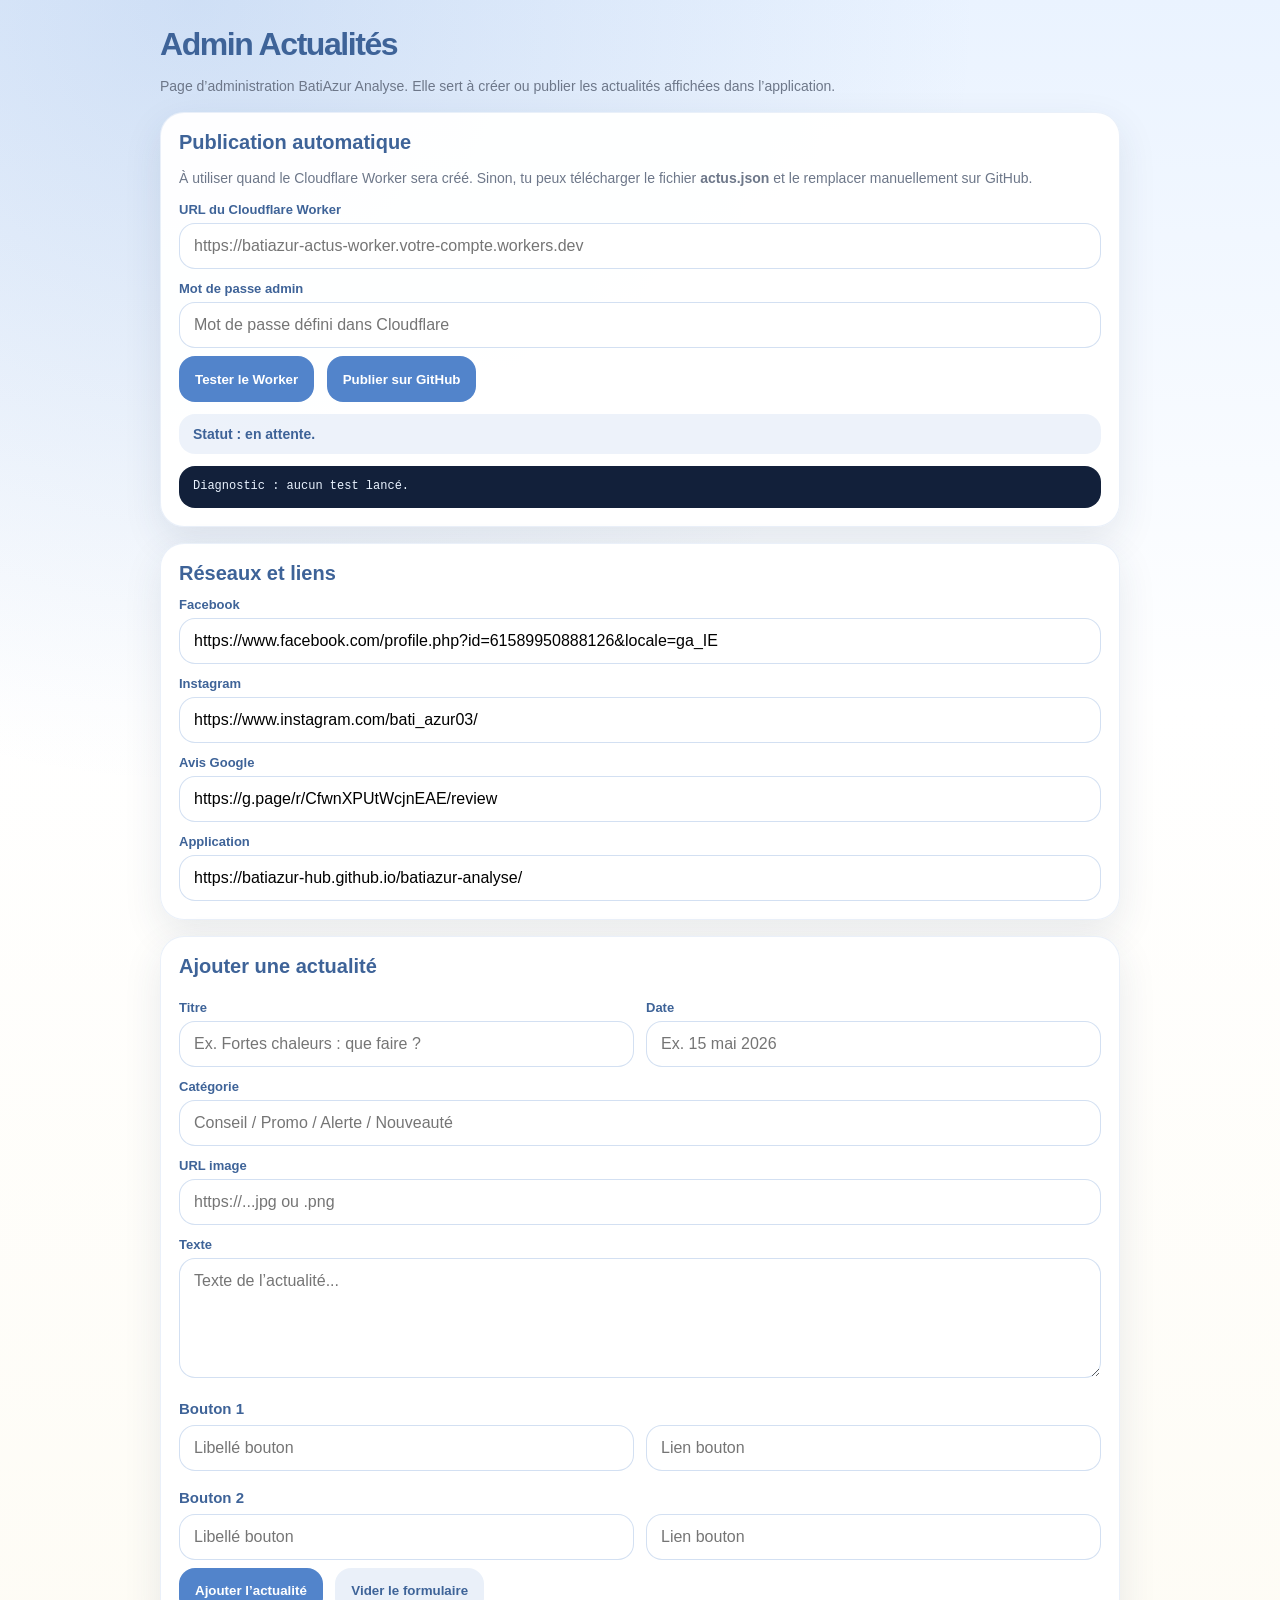
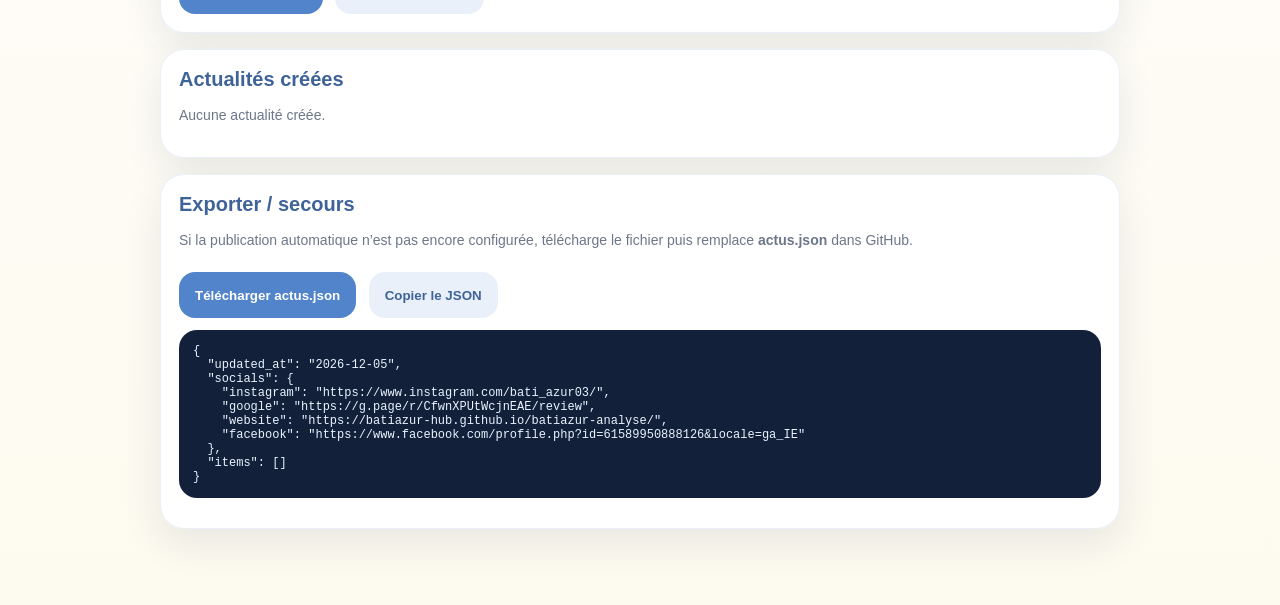
==== admin-actus.html @ 5f08cbaf "feat: add FAQ chatbot with 22-entry knowledge base (v19) - 4th tab "FAQ" with conversational agent t" ====
<!DOCTYPE html>
<html lang="fr">
<head>
  <meta charset="UTF-8">
  <meta name="viewport" content="width=device-width, initial-scale=1.0, viewport-fit=cover">
  <title>Admin Actualités — BatiAzur Analyse</title>
  <style>
    :root{
      --cream:#FDFAEF;
      --blue:#5284CB;
      --blue-dark:#3E6398;
      --yellow:#FFBE00;
      --text:#23334A;
      --danger:#B94A48;
    }

    *{box-sizing:border-box;}

    body{
      margin:0;
      font-family:-apple-system,BlinkMacSystemFont,"Segoe UI",Roboto,Arial,sans-serif;
      background:
        radial-gradient(circle at 15% 0%, rgba(82,132,203,.18), transparent 32%),
        linear-gradient(180deg,#EAF3FF 0%, #fff 32%, var(--cream) 100%);
      color:var(--text);
      padding:20px;
      min-height:100vh;
    }

    main{
      width:min(960px,100%);
      margin:0 auto;
      padding-bottom:40px;
    }

    h1{
      margin:8px 0 8px;
      color:var(--blue-dark);
      font-size:32px;
      line-height:1.05;
      letter-spacing:-.045em;
    }

    h2{
      margin:0 0 10px;
      color:var(--blue-dark);
      font-size:20px;
    }

    h3{
      margin:18px 0 8px;
      color:var(--blue-dark);
      font-size:15px;
    }

    p{
      color:#657086;
      line-height:1.45;
    }

    .card{
      background:rgba(255,255,255,.96);
      border:1px solid rgba(82,132,203,.12);
      border-radius:24px;
      padding:18px;
      margin:16px 0;
      box-shadow:0 14px 38px rgba(37,61,92,.10);
    }

    label{
      display:block;
      margin:12px 0 6px;
      font-weight:850;
      color:var(--blue-dark);
      font-size:13px;
    }

    input, textarea{
      width:100%;
      border:1px solid rgba(82,132,203,.25);
      border-radius:16px;
      padding:13px 14px;
      font:inherit;
      background:#fff;
      outline:none;
    }

    textarea{
      min-height:120px;
      resize:vertical;
    }

    input:focus, textarea:focus{
      border-color:var(--blue);
      box-shadow:0 0 0 4px rgba(82,132,203,.13);
    }

    button, .btn{
      border:0;
      border-radius:16px;
      background:var(--blue);
      color:white;
      font-weight:900;
      padding:13px 16px;
      margin:8px 8px 0 0;
      display:inline-flex;
      text-decoration:none;
      cursor:pointer;
      min-height:46px;
      align-items:center;
      justify-content:center;
    }

    button:active{
      transform:scale(.97);
      background:var(--yellow);
      color:var(--blue-dark);
    }

    .secondary{
      background:rgba(82,132,203,.12);
      color:var(--blue-dark);
    }

    .danger{
      background:var(--danger);
    }

    .row{
      display:grid;
      grid-template-columns:1fr 1fr;
      gap:12px;
    }

    .note{
      color:#6d7789;
      font-size:14px;
    }

    .status{
      margin-top:12px;
      padding:12px 14px;
      border-radius:16px;
      background:rgba(82,132,203,.10);
      color:var(--blue-dark);
      font-weight:800;
      font-size:14px;
    }

    .debug{
      margin-top:12px;
      padding:12px 14px;
      border-radius:16px;
      background:#12203A;
      color:#EAF3FF;
      font-family:ui-monospace,SFMono-Regular,Menlo,Monaco,Consolas,monospace;
      font-size:12px;
      line-height:1.45;
      white-space:pre-wrap;
      word-break:break-word;
      max-height:240px;
      overflow:auto;
    }

    .item{
      border:1px solid rgba(82,132,203,.12);
      background:rgba(82,132,203,.06);
      border-radius:18px;
      padding:14px;
      margin-top:10px;
    }

    pre{
      white-space:pre-wrap;
      word-break:break-word;
      background:#12203A;
      color:#EAF3FF;
      border-radius:18px;
      padding:14px;
      overflow:auto;
      max-height:360px;
      font-size:12px;
    }

    @media(max-width:720px){
      body{padding:16px;}
      h1{font-size:28px;}
      .row{grid-template-columns:1fr;}
      button{width:100%; margin-right:0;}
    }
  </style>
</head>
<body>
<main>
  <h1>Admin Actualités</h1>
  <p class="note">Page d’administration BatiAzur Analyse. Elle sert à créer ou publier les actualités affichées dans l’application.</p>

  <section class="card">
    <h2>Publication automatique</h2>
    <p class="note">À utiliser quand le Cloudflare Worker sera créé. Sinon, tu peux télécharger le fichier <strong>actus.json</strong> et le remplacer manuellement sur GitHub.</p>

    <label for="workerUrl">URL du Cloudflare Worker</label>
    <input id="workerUrl" placeholder="https://batiazur-actus-worker.votre-compte.workers.dev">

    <label for="adminPassword">Mot de passe admin</label>
    <input id="adminPassword" type="password" placeholder="Mot de passe défini dans Cloudflare">

    <button type="button" onclick="testWorker()">Tester le Worker</button>
    <button type="button" onclick="publishToCloudflare()">Publier sur GitHub</button>
    <div class="status" id="publishStatus">Statut : en attente.</div>
    <div class="debug" id="debugBox">Diagnostic : aucun test lancé.</div>
  </section>

  <section class="card">
    <h2>Réseaux et liens</h2>

    <label for="facebook">Facebook</label>
    <input id="facebook" value="https://www.facebook.com/profile.php?id=61589950888126&locale=ga_IE">

    <label for="instagram">Instagram</label>
    <input id="instagram" value="https://www.instagram.com/bati_azur03/">

    <label for="google">Avis Google</label>
    <input id="google" value="https://g.page/r/CfwnXPUtWcjnEAE/review">

    <label for="website">Application</label>
    <input id="website" value="https://batiazur-hub.github.io/batiazur-analyse/">
  </section>

  <section class="card">
    <h2>Ajouter une actualité</h2>

    <div class="row">
      <div>
        <label for="title">Titre</label>
        <input id="title" placeholder="Ex. Fortes chaleurs : que faire ?">
      </div>
      <div>
        <label for="date">Date</label>
        <input id="date" placeholder="Ex. 15 mai 2026">
      </div>
    </div>

    <label for="category">Catégorie</label>
    <input id="category" placeholder="Conseil / Promo / Alerte / Nouveauté">

    <label for="image">URL image</label>
    <input id="image" placeholder="https://...jpg ou .png">

    <label for="text">Texte</label>
    <textarea id="text" placeholder="Texte de l’actualité..."></textarea>

    <h3>Bouton 1</h3>
    <div class="row">
      <input id="btn1label" placeholder="Libellé bouton">
      <input id="btn1url" placeholder="Lien bouton">
    </div>

    <h3>Bouton 2</h3>
    <div class="row">
      <input id="btn2label" placeholder="Libellé bouton">
      <input id="btn2url" placeholder="Lien bouton">
    </div>

    <button type="button" onclick="addItem()">Ajouter l’actualité</button>
    <button class="secondary" type="button" onclick="clearForm()">Vider le formulaire</button>
  </section>

  <section class="card">
    <h2>Actualités créées</h2>
    <div id="list"></div>
  </section>

  <section class="card">
    <h2>Exporter / secours</h2>
    <p class="note">Si la publication automatique n’est pas encore configurée, télécharge le fichier puis remplace <strong>actus.json</strong> dans GitHub.</p>
    <button type="button" onclick="downloadJson()">Télécharger actus.json</button>
    <button class="secondary" type="button" onclick="copyJson()">Copier le JSON</button>
    <pre id="output"></pre>
  </section>
</main>

<script>
const data = {
  updated_at: new Date().toISOString().slice(0,10),
  socials:{
    instagram:"https://www.instagram.com/bati_azur03/",
    google:"https://g.page/r/CfwnXPUtWcjnEAE/review",
    website:"https://batiazur-hub.github.io/batiazur-analyse/"
  },
  items:[]
};

function byId(id){
  return document.getElementById(id);
}

function val(id){
  const el = byId(id);
  return el ? el.value.trim() : "";
}

function escapeHtml(value){
  return String(value || "")
    .replaceAll("&","&amp;")
    .replaceAll("<","&lt;")
    .replaceAll(">","&gt;")
    .replaceAll('"',"&quot;")
    .replaceAll("'","&#039;");
}

function refresh(){
  data.updated_at = new Date().toISOString().slice(0,10);
  data.socials.facebook = val("facebook");
  data.socials.instagram = val("instagram");
  data.socials.google = val("google");
  data.socials.website = val("website");

  const list = byId("list");
  if(list){
    if(!data.items.length){
      list.innerHTML = "<p class='note'>Aucune actualité créée.</p>";
    }else{
      list.innerHTML = data.items.map((item,index) => `
        <div class="item">
          <strong>${escapeHtml(item.title)}</strong><br>
          <small>${escapeHtml(item.date)} · ${escapeHtml(item.category)}</small>
          <p>${escapeHtml(item.text)}</p>
          <button class="danger" type="button" onclick="removeItem(${index})">Supprimer</button>
        </div>
      `).join("");
    }
  }

  const output = byId("output");
  if(output){
    output.textContent = JSON.stringify(data,null,2);
  }
}

function addItem(){
  const buttons = [];

  if(val("btn1label") && val("btn1url")){
    buttons.push({label:val("btn1label"), url:val("btn1url")});
  }

  if(val("btn2label") && val("btn2url")){
    buttons.push({label:val("btn2label"), url:val("btn2url")});
  }

  data.items.unshift({
    title: val("title") || "Actualité BatiAzur",
    date: val("date"),
    category: val("category") || "Actualité",
    image: val("image"),
    text: val("text"),
    buttons: buttons
  });

  clearForm();
  refresh();
}

function removeItem(index){
  data.items.splice(index,1);
  refresh();
}

function clearForm(){
  ["title","date","category","image","text","btn1label","btn1url","btn2label","btn2url"].forEach(id => {
    const el = byId(id);
    if(el) el.value = "";
  });
}

function downloadJson(){
  refresh();
  const blob = new Blob([JSON.stringify(data,null,2)], {type:"application/json"});
  const url = URL.createObjectURL(blob);
  const a = document.createElement("a");
  a.href = url;
  a.download = "actus.json";
  document.body.appendChild(a);
  a.click();
  a.remove();
  URL.revokeObjectURL(url);
}

async function copyJson(){
  refresh();
  try{
    await navigator.clipboard.writeText(JSON.stringify(data,null,2));
    alert("JSON copié.");
  }catch(e){
    alert("Copie impossible sur ce navigateur.");
  }
}

function setDebug(message){
  const box = byId("debugBox");
  if(box) box.textContent = message;
}

async function readResponseDetails(response){
  const text = await response.text();
  let json = null;
  try{
    json = JSON.parse(text);
  }catch(e){}

  return {
    status: response.status,
    statusText: response.statusText,
    ok: response.ok,
    contentType: response.headers.get("content-type"),
    raw: text,
    json
  };
}

async function testWorker(){
  const workerUrl = val("workerUrl");
  const adminPassword = val("adminPassword");
  const status = byId("publishStatus");

  if(!workerUrl){
    status.textContent = "Statut : renseigne l’URL du Cloudflare Worker.";
    return;
  }

  status.textContent = "Statut : test du Worker en cours...";
  setDebug("Test en cours...");

  try{
    const response = await fetch(workerUrl, {
      method:"POST",
      headers:{
        "Content-Type":"application/json",
        "X-Admin-Password":adminPassword || "test"
      },
      body:JSON.stringify({
        actus:{
          updated_at:new Date().toISOString().slice(0,10),
          socials:data.socials,
          items:[{
            title:"Test Worker",
            date:new Date().toLocaleDateString("fr-FR"),
            category:"Test",
            image:"",
            text:"Test de connexion Cloudflare Worker.",
            buttons:[]
          }]
        }
      })
    });

    const details = await readResponseDetails(response);
    setDebug(JSON.stringify(details,null,2));

    if(response.ok && details.json && details.json.ok){
      status.textContent = "Statut : Worker OK, publication test réussie.";
    }else{
      status.textContent = "Statut : Worker joint, mais erreur. Voir diagnostic.";
    }
  }catch(e){
    status.textContent = "Statut : impossible de joindre le Worker.";
    setDebug(String(e && e.stack ? e.stack : e));
  }
}

async function publishToCloudflare(){
  refresh();

  const workerUrl = val("workerUrl");
  const adminPassword = val("adminPassword");
  const status = byId("publishStatus");

  if(!workerUrl){
    status.textContent = "Statut : renseigne l’URL du Cloudflare Worker.";
    return;
  }

  if(!adminPassword){
    status.textContent = "Statut : renseigne le mot de passe admin.";
    return;
  }

  status.textContent = "Statut : publication en cours...";
  setDebug("Publication en cours...");

  try{
    const response = await fetch(workerUrl, {
      method:"POST",
      headers:{
        "Content-Type":"application/json",
        "X-Admin-Password":adminPassword
      },
      body:JSON.stringify({actus:data})
    });

    const details = await readResponseDetails(response);
    setDebug(JSON.stringify(details,null,2));

    const result = details.json || {};

    if(!response.ok || !result.ok){
      status.textContent = "Statut : erreur — " + (result.error || "publication impossible");
      console.error(details);
      return;
    }

    status.textContent = "Statut : publié. GitHub Pages peut prendre 1 à 3 minutes pour afficher la mise à jour.";
  }catch(e){
    status.textContent = "Statut : erreur réseau ou Worker inaccessible.";
    setDebug(String(e && e.stack ? e.stack : e));
    console.error(e);
  }
}

["facebook","instagram","google","website"].forEach(id => {
  const el = byId(id);
  if(el) el.addEventListener("input", refresh);
});

refresh();
</script>
</body>
</html>
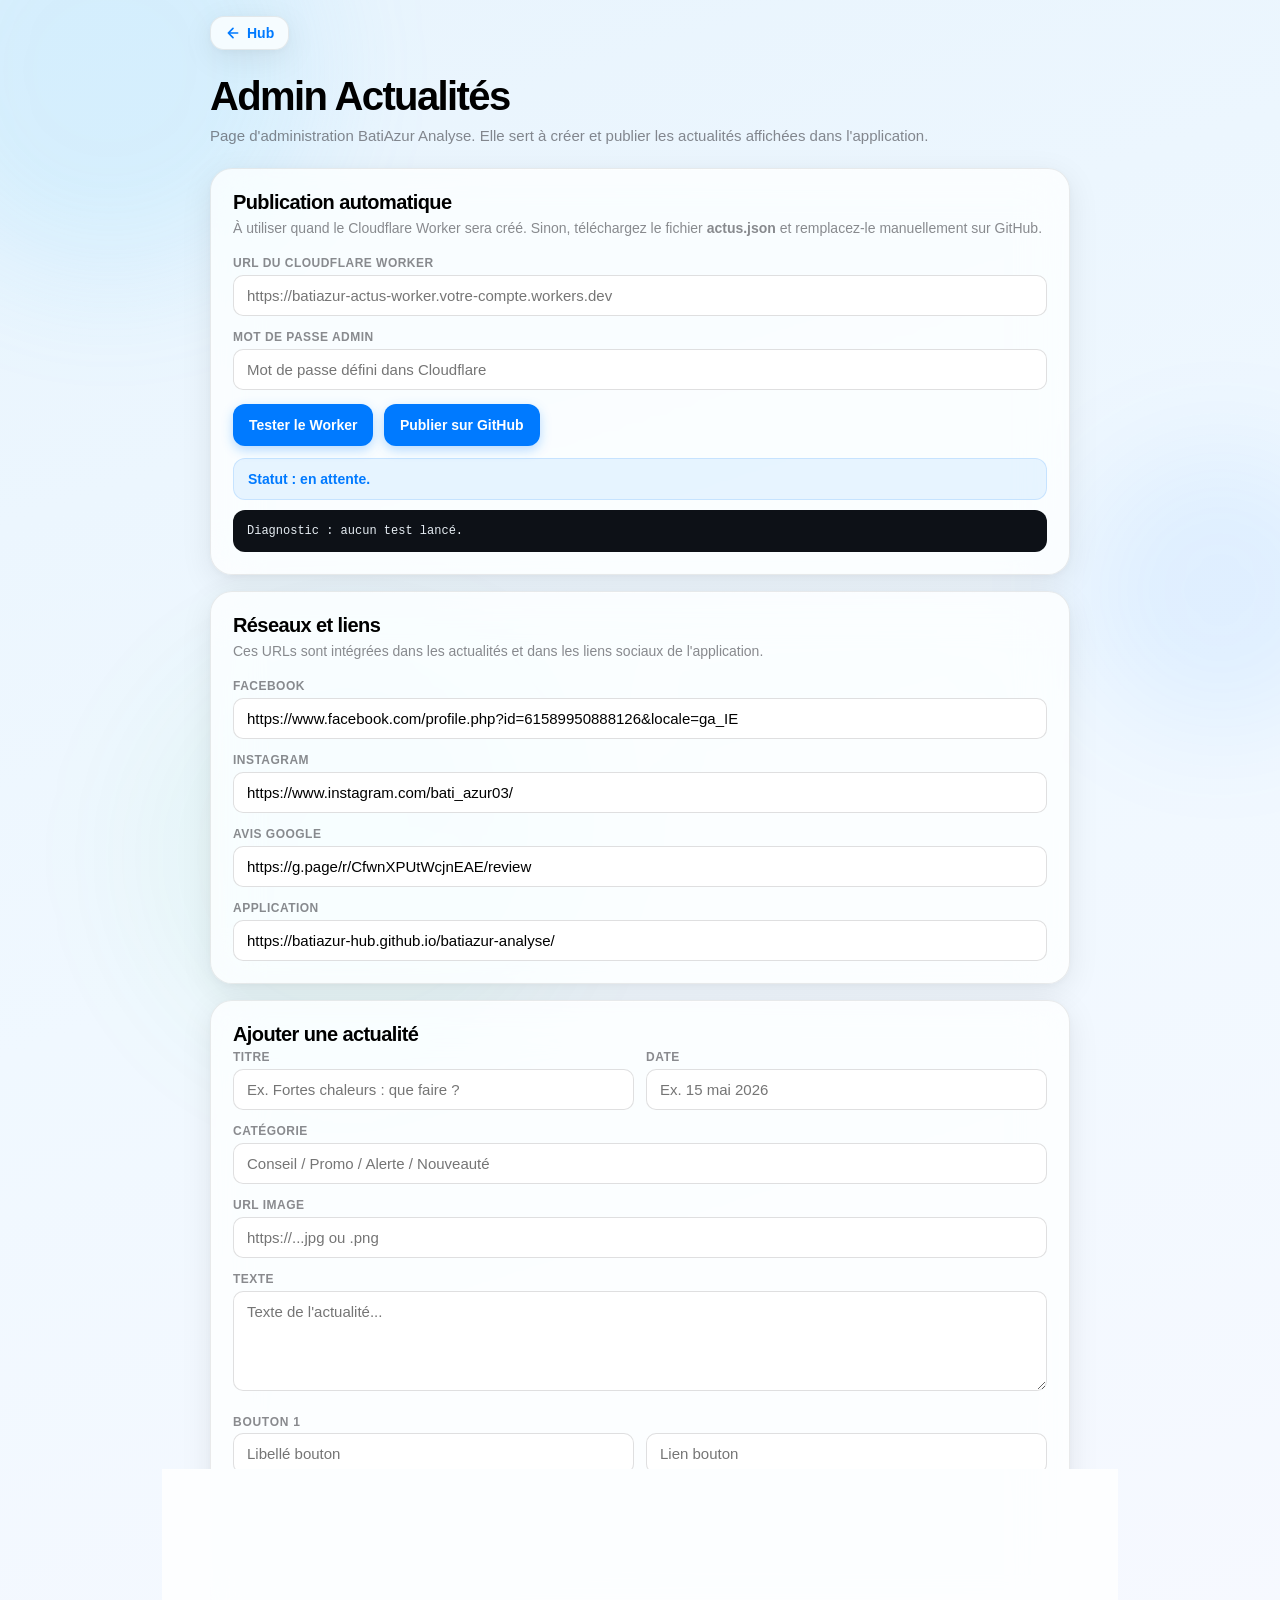
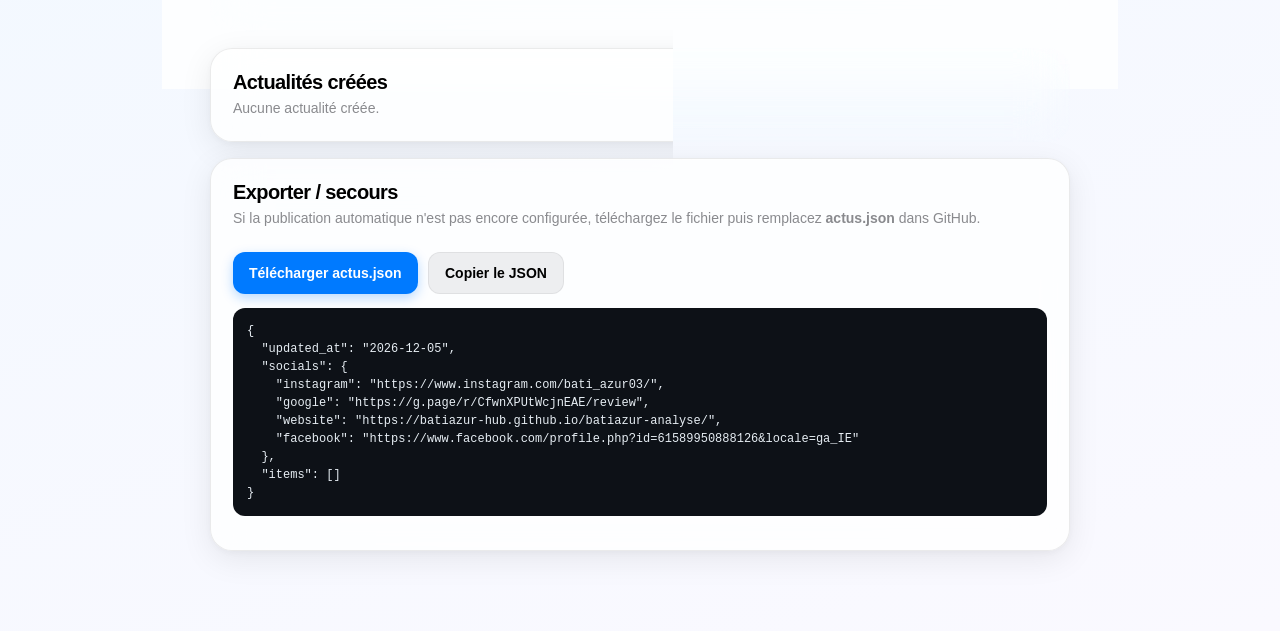
==== commit 89522733: "admin-actus : redesign Apple HIG, dark mode auto, bouton retour Hub - Gradient ciel-eau + orbs glass" ====
--- a/admin-actus.html
+++ b/admin-actus.html
@@ -5,282 +5,473 @@
   <meta name="viewport" content="width=device-width, initial-scale=1.0, viewport-fit=cover">
   <title>Admin Actualités — BatiAzur Analyse</title>
   <style>
-    :root{
-      --cream:#FDFAEF;
-      --blue:#5284CB;
-      --blue-dark:#3E6398;
-      --yellow:#FFBE00;
-      --text:#23334A;
-      --danger:#B94A48;
-    }
-
-    *{box-sizing:border-box;}
-
-    body{
-      margin:0;
-      font-family:-apple-system,BlinkMacSystemFont,"Segoe UI",Roboto,Arial,sans-serif;
-      background:
-        radial-gradient(circle at 15% 0%, rgba(82,132,203,.18), transparent 32%),
-        linear-gradient(180deg,#EAF3FF 0%, #fff 32%, var(--cream) 100%);
-      color:var(--text);
-      padding:20px;
-      min-height:100vh;
-    }
-
-    main{
-      width:min(960px,100%);
-      margin:0 auto;
-      padding-bottom:40px;
-    }
-
-    h1{
-      margin:8px 0 8px;
-      color:var(--blue-dark);
-      font-size:32px;
-      line-height:1.05;
-      letter-spacing:-.045em;
-    }
-
-    h2{
-      margin:0 0 10px;
-      color:var(--blue-dark);
-      font-size:20px;
-    }
-
-    h3{
-      margin:18px 0 8px;
-      color:var(--blue-dark);
-      font-size:15px;
-    }
-
-    p{
-      color:#657086;
-      line-height:1.45;
-    }
-
-    .card{
-      background:rgba(255,255,255,.96);
-      border:1px solid rgba(82,132,203,.12);
-      border-radius:24px;
-      padding:18px;
-      margin:16px 0;
-      box-shadow:0 14px 38px rgba(37,61,92,.10);
-    }
-
-    label{
-      display:block;
-      margin:12px 0 6px;
-      font-weight:850;
-      color:var(--blue-dark);
-      font-size:13px;
-    }
-
-    input, textarea{
-      width:100%;
-      border:1px solid rgba(82,132,203,.25);
-      border-radius:16px;
-      padding:13px 14px;
-      font:inherit;
-      background:#fff;
-      outline:none;
-    }
-
-    textarea{
-      min-height:120px;
-      resize:vertical;
-    }
-
-    input:focus, textarea:focus{
-      border-color:var(--blue);
-      box-shadow:0 0 0 4px rgba(82,132,203,.13);
-    }
-
-    button, .btn{
-      border:0;
-      border-radius:16px;
-      background:var(--blue);
-      color:white;
-      font-weight:900;
-      padding:13px 16px;
-      margin:8px 8px 0 0;
-      display:inline-flex;
-      text-decoration:none;
-      cursor:pointer;
-      min-height:46px;
-      align-items:center;
-      justify-content:center;
-    }
-
-    button:active{
-      transform:scale(.97);
-      background:var(--yellow);
-      color:var(--blue-dark);
-    }
-
-    .secondary{
-      background:rgba(82,132,203,.12);
-      color:var(--blue-dark);
-    }
-
-    .danger{
-      background:var(--danger);
-    }
-
-    .row{
-      display:grid;
-      grid-template-columns:1fr 1fr;
-      gap:12px;
-    }
-
-    .note{
-      color:#6d7789;
-      font-size:14px;
-    }
-
-    .status{
-      margin-top:12px;
-      padding:12px 14px;
-      border-radius:16px;
-      background:rgba(82,132,203,.10);
-      color:var(--blue-dark);
-      font-weight:800;
-      font-size:14px;
-    }
-
-    .debug{
-      margin-top:12px;
-      padding:12px 14px;
-      border-radius:16px;
-      background:#12203A;
-      color:#EAF3FF;
-      font-family:ui-monospace,SFMono-Regular,Menlo,Monaco,Consolas,monospace;
-      font-size:12px;
-      line-height:1.45;
-      white-space:pre-wrap;
-      word-break:break-word;
-      max-height:240px;
-      overflow:auto;
-    }
-
-    .item{
-      border:1px solid rgba(82,132,203,.12);
-      background:rgba(82,132,203,.06);
-      border-radius:18px;
-      padding:14px;
-      margin-top:10px;
-    }
-
-    pre{
-      white-space:pre-wrap;
-      word-break:break-word;
-      background:#12203A;
-      color:#EAF3FF;
-      border-radius:18px;
-      padding:14px;
-      overflow:auto;
-      max-height:360px;
-      font-size:12px;
-    }
-
-    @media(max-width:720px){
-      body{padding:16px;}
-      h1{font-size:28px;}
-      .row{grid-template-columns:1fr;}
-      button{width:100%; margin-right:0;}
+    :root {
+      --ios-blue: #007AFF;
+      --ios-red: #FF3B30;
+      --label: #000000;
+      --label-2: rgba(60, 60, 67, 0.60);
+      --label-3: rgba(60, 60, 67, 0.28);
+      --fill: rgba(120, 120, 128, 0.12);
+      --separator: rgba(60, 60, 67, 0.10);
+      --glass-surface: rgba(255, 255, 255, 0.78);
+      --border-card: rgba(0, 0, 0, 0.08);
+      --input-bg: rgba(255, 255, 255, 0.92);
+      --input-border: rgba(60, 60, 67, 0.16);
+      --shadow-card: 0 8px 32px rgba(0, 0, 0, 0.08), 0 2px 8px rgba(0, 0, 0, 0.04);
+      --section-bg: rgba(255, 255, 255, 0.50);
+      --section-border: rgba(0, 0, 0, 0.06);
+      --code-bg: #0d1117;
+      --code-text: #e6edf3;
+    }
+
+    * { box-sizing: border-box; -webkit-tap-highlight-color: transparent; }
+
+    html, body {
+      margin: 0;
+      min-height: 100vh;
+      font-family: -apple-system, BlinkMacSystemFont, "SF Pro Display", "SF Pro Text", "Helvetica Neue", Arial, sans-serif;
+      -webkit-font-smoothing: antialiased;
+      color: var(--label);
+    }
+
+    body {
+      background: linear-gradient(162deg, #e8f4fd 0%, #f0f8ff 40%, #faf9ff 100%);
+      padding: 16px;
+    }
+
+    .bg-orb {
+      position: fixed;
+      border-radius: 50%;
+      filter: blur(60px);
+      opacity: 0.50;
+      pointer-events: none;
+      z-index: 0;
+    }
+    .orb-1 { width: 420px; height: 420px; top: -140px; left: -100px; background: rgba(90, 200, 250, 0.28); }
+    .orb-2 { width: 280px; height: 280px; top: 50%; right: -80px; background: rgba(0, 122, 255, 0.14); }
+    .orb-3 { width: 450px; height: 450px; bottom: -180px; left: 10%; background: rgba(52, 199, 89, 0.09); }
+
+    main {
+      position: relative;
+      z-index: 1;
+      width: min(860px, 100%);
+      margin: 0 auto;
+      padding-bottom: 48px;
+    }
+
+    /* ── Topbar ── */
+    .topbar {
+      display: flex;
+      align-items: center;
+      gap: 12px;
+      margin-bottom: 24px;
+    }
+
+    .back-btn {
+      display: inline-flex;
+      align-items: center;
+      gap: 6px;
+      padding: 8px 14px;
+      border-radius: 14px;
+      background: var(--glass-surface);
+      border: 1px solid var(--border-card);
+      backdrop-filter: blur(20px) saturate(1.6);
+      -webkit-backdrop-filter: blur(20px) saturate(1.6);
+      font-size: 14px;
+      font-weight: 600;
+      color: var(--ios-blue);
+      text-decoration: none;
+      box-shadow: var(--shadow-card);
+      transition: opacity 0.15s;
+      white-space: nowrap;
+    }
+    .back-btn:hover { opacity: 0.72; }
+
+    /* ── Page header ── */
+    .page-header {
+      margin-bottom: 20px;
+    }
+
+    .page-header h1 {
+      margin: 0 0 6px;
+      font-size: clamp(28px, 5vw, 40px);
+      font-weight: 800;
+      letter-spacing: -0.04em;
+      color: var(--label);
+    }
+
+    .page-header p {
+      margin: 0;
+      font-size: 15px;
+      font-weight: 500;
+      line-height: 1.5;
+      color: var(--label-2);
+    }
+
+    /* ── Cards ── */
+    .card {
+      background: var(--glass-surface);
+      border: 1px solid var(--border-card);
+      border-radius: 22px;
+      padding: 22px;
+      margin-bottom: 16px;
+      box-shadow: var(--shadow-card);
+      backdrop-filter: blur(24px) saturate(1.8);
+      -webkit-backdrop-filter: blur(24px) saturate(1.8);
+      position: relative;
+      overflow: hidden;
+    }
+
+    .card::before {
+      content: "";
+      position: absolute;
+      top: 0; left: 0; right: 0;
+      height: 1px;
+      background: linear-gradient(90deg, transparent, rgba(255,255,255,0.7), transparent);
+    }
+
+    .card h2 {
+      margin: 0 0 4px;
+      font-size: 20px;
+      font-weight: 700;
+      letter-spacing: -0.03em;
+      color: var(--label);
+    }
+
+    .card-desc {
+      margin: 0 0 18px;
+      font-size: 14px;
+      font-weight: 500;
+      color: var(--label-2);
+      line-height: 1.45;
+    }
+
+    /* ── Form elements ── */
+    label {
+      display: block;
+      margin: 14px 0 5px;
+      font-size: 12px;
+      font-weight: 700;
+      letter-spacing: 0.04em;
+      text-transform: uppercase;
+      color: var(--label-2);
+    }
+
+    label:first-child { margin-top: 0; }
+
+    input, textarea {
+      width: 100%;
+      border: 1px solid var(--input-border);
+      border-radius: 10px;
+      padding: 11px 13px;
+      font: inherit;
+      font-size: 15px;
+      background: var(--input-bg);
+      color: var(--label);
+      outline: none;
+      transition: border-color 0.15s, box-shadow 0.15s;
+    }
+
+    textarea {
+      min-height: 100px;
+      resize: vertical;
+    }
+
+    input:focus, textarea:focus {
+      border-color: var(--ios-blue);
+      box-shadow: 0 0 0 3px rgba(0, 122, 255, 0.14);
+    }
+
+    /* ── Buttons ── */
+    button, .btn {
+      border: none;
+      border-radius: 12px;
+      padding: 11px 16px;
+      font: inherit;
+      font-size: 14px;
+      font-weight: 700;
+      display: inline-flex;
+      align-items: center;
+      justify-content: center;
+      gap: 6px;
+      text-decoration: none;
+      cursor: pointer;
+      min-height: 42px;
+      transition: opacity 0.15s, transform 0.12s;
+      margin: 6px 6px 0 0;
+    }
+    button:hover, .btn:hover { opacity: 0.82; }
+    button:active, .btn:active { transform: scale(0.97); }
+
+    .btn-primary {
+      background: var(--ios-blue);
+      color: white;
+      box-shadow: 0 4px 12px rgba(0, 122, 255, 0.28);
+    }
+
+    .secondary {
+      background: var(--fill);
+      color: var(--label);
+      border: 1px solid var(--section-border);
+    }
+
+    .danger {
+      background: rgba(255, 59, 48, 0.10);
+      color: var(--ios-red);
+      border: 1px solid rgba(255, 59, 48, 0.14);
+    }
+    .danger:hover { background: rgba(255, 59, 48, 0.18); opacity: 1; }
+
+    .btn-row {
+      margin-top: 8px;
+    }
+
+    /* ── 2-col row ── */
+    .row {
+      display: grid;
+      grid-template-columns: 1fr 1fr;
+      gap: 12px;
+    }
+
+    /* ── Sub-section heading ── */
+    h3 {
+      margin: 20px 0 4px;
+      font-size: 12px;
+      font-weight: 700;
+      letter-spacing: 0.06em;
+      text-transform: uppercase;
+      color: var(--label-2);
+    }
+
+    /* ── Status / debug ── */
+    .status {
+      margin-top: 12px;
+      padding: 12px 14px;
+      border-radius: 12px;
+      background: rgba(0, 122, 255, 0.08);
+      border: 1px solid rgba(0, 122, 255, 0.14);
+      color: var(--ios-blue);
+      font-weight: 700;
+      font-size: 14px;
+    }
+
+    .debug {
+      margin-top: 10px;
+      padding: 12px 14px;
+      border-radius: 12px;
+      background: var(--code-bg);
+      color: var(--code-text);
+      font-family: ui-monospace, SFMono-Regular, Menlo, Monaco, Consolas, monospace;
+      font-size: 12px;
+      line-height: 1.5;
+      white-space: pre-wrap;
+      word-break: break-word;
+      max-height: 200px;
+      overflow: auto;
+    }
+
+    /* ── News items list ── */
+    .item {
+      border: 1px solid var(--section-border);
+      background: var(--fill);
+      border-radius: 14px;
+      padding: 14px;
+      margin-top: 10px;
+    }
+
+    .item strong {
+      font-size: 15px;
+      font-weight: 700;
+      color: var(--label);
+    }
+
+    .item small {
+      display: block;
+      margin: 3px 0 8px;
+      font-size: 13px;
+      color: var(--label-2);
+    }
+
+    .item p {
+      margin: 0 0 10px;
+      font-size: 14px;
+      color: var(--label-2);
+      line-height: 1.45;
+    }
+
+    .note {
+      font-size: 14px;
+      font-weight: 500;
+      color: var(--label-2);
+      line-height: 1.5;
+      margin: 0;
+    }
+
+    /* ── JSON output ── */
+    pre {
+      white-space: pre-wrap;
+      word-break: break-word;
+      background: var(--code-bg);
+      color: var(--code-text);
+      border-radius: 12px;
+      padding: 14px;
+      overflow: auto;
+      max-height: 320px;
+      font-family: ui-monospace, SFMono-Regular, Menlo, Monaco, Consolas, monospace;
+      font-size: 12px;
+      line-height: 1.5;
+      margin-top: 14px;
+    }
+
+    /* ── Dark mode ── */
+    @media (prefers-color-scheme: dark) {
+      :root {
+        --ios-blue: #0A84FF;
+        --ios-red: #FF453A;
+        --label: #FFFFFF;
+        --label-2: rgba(235, 235, 245, 0.60);
+        --label-3: rgba(235, 235, 245, 0.25);
+        --fill: rgba(120, 120, 128, 0.24);
+        --separator: rgba(255, 255, 255, 0.08);
+        --glass-surface: rgba(30, 30, 34, 0.84);
+        --border-card: rgba(255, 255, 255, 0.08);
+        --input-bg: rgba(44, 44, 48, 0.92);
+        --input-border: rgba(255, 255, 255, 0.12);
+        --shadow-card: 0 8px 32px rgba(0, 0, 0, 0.40), 0 2px 8px rgba(0, 0, 0, 0.20);
+        --section-bg: rgba(44, 44, 48, 0.50);
+        --section-border: rgba(255, 255, 255, 0.07);
+        --code-bg: #0a0e14;
+        --code-text: #c9d1d9;
+      }
+
+      body {
+        background: linear-gradient(162deg, #06101e 0%, #090e1a 40%, #050810 100%);
+      }
+
+      .orb-1 { background: rgba(10, 132, 255, 0.12); }
+      .orb-2 { background: rgba(100, 210, 255, 0.07); }
+      .orb-3 { background: rgba(48, 209, 88, 0.05); }
+    }
+
+    /* ── Responsive ── */
+    @media (max-width: 600px) {
+      body { padding: 12px; }
+      .row { grid-template-columns: 1fr; }
+      button, .btn { width: 100%; margin-right: 0; }
     }
   </style>
 </head>
 <body>
-<main>
-  <h1>Admin Actualités</h1>
-  <p class="note">Page d’administration BatiAzur Analyse. Elle sert à créer ou publier les actualités affichées dans l’application.</p>
-
-  <section class="card">
-    <h2>Publication automatique</h2>
-    <p class="note">À utiliser quand le Cloudflare Worker sera créé. Sinon, tu peux télécharger le fichier <strong>actus.json</strong> et le remplacer manuellement sur GitHub.</p>
-
-    <label for="workerUrl">URL du Cloudflare Worker</label>
-    <input id="workerUrl" placeholder="https://batiazur-actus-worker.votre-compte.workers.dev">
-
-    <label for="adminPassword">Mot de passe admin</label>
-    <input id="adminPassword" type="password" placeholder="Mot de passe défini dans Cloudflare">
-
-    <button type="button" onclick="testWorker()">Tester le Worker</button>
-    <button type="button" onclick="publishToCloudflare()">Publier sur GitHub</button>
-    <div class="status" id="publishStatus">Statut : en attente.</div>
-    <div class="debug" id="debugBox">Diagnostic : aucun test lancé.</div>
-  </section>
-
-  <section class="card">
-    <h2>Réseaux et liens</h2>
-
-    <label for="facebook">Facebook</label>
-    <input id="facebook" value="https://www.facebook.com/profile.php?id=61589950888126&locale=ga_IE">
-
-    <label for="instagram">Instagram</label>
-    <input id="instagram" value="https://www.instagram.com/bati_azur03/">
-
-    <label for="google">Avis Google</label>
-    <input id="google" value="https://g.page/r/CfwnXPUtWcjnEAE/review">
-
-    <label for="website">Application</label>
-    <input id="website" value="https://batiazur-hub.github.io/batiazur-analyse/">
-  </section>
-
-  <section class="card">
-    <h2>Ajouter une actualité</h2>
-
-    <div class="row">
-      <div>
-        <label for="title">Titre</label>
-        <input id="title" placeholder="Ex. Fortes chaleurs : que faire ?">
+  <div class="bg-orb orb-1"></div>
+  <div class="bg-orb orb-2"></div>
+  <div class="bg-orb orb-3"></div>
+
+  <main>
+    <div class="topbar">
+      <a class="back-btn" href="https://batiazur-hub.github.io/plateforme-bati-azur/" rel="noopener">
+        <svg width="16" height="16" viewBox="0 0 24 24" fill="none" stroke="currentColor" stroke-width="2.5" stroke-linecap="round" stroke-linejoin="round"><path d="M19 12H5M12 5l-7 7 7 7"/></svg>
+        Hub
+      </a>
+    </div>
+
+    <div class="page-header">
+      <h1>Admin Actualités</h1>
+      <p>Page d'administration BatiAzur Analyse. Elle sert à créer et publier les actualités affichées dans l'application.</p>
+    </div>
+
+    <section class="card">
+      <h2>Publication automatique</h2>
+      <p class="card-desc">À utiliser quand le Cloudflare Worker sera créé. Sinon, téléchargez le fichier <strong>actus.json</strong> et remplacez-le manuellement sur GitHub.</p>
+
+      <label for="workerUrl">URL du Cloudflare Worker</label>
+      <input id="workerUrl" placeholder="https://batiazur-actus-worker.votre-compte.workers.dev">
+
+      <label for="adminPassword">Mot de passe admin</label>
+      <input id="adminPassword" type="password" placeholder="Mot de passe défini dans Cloudflare">
+
+      <div class="btn-row">
+        <button class="btn-primary" type="button" onclick="testWorker()">Tester le Worker</button>
+        <button class="btn-primary" type="button" onclick="publishToCloudflare()">Publier sur GitHub</button>
       </div>
-      <div>
-        <label for="date">Date</label>
-        <input id="date" placeholder="Ex. 15 mai 2026">
+      <div class="status" id="publishStatus">Statut : en attente.</div>
+      <div class="debug" id="debugBox">Diagnostic : aucun test lancé.</div>
+    </section>
+
+    <section class="card">
+      <h2>Réseaux et liens</h2>
+      <p class="card-desc">Ces URLs sont intégrées dans les actualités et dans les liens sociaux de l'application.</p>
+
+      <label for="facebook">Facebook</label>
+      <input id="facebook" value="https://www.facebook.com/profile.php?id=61589950888126&locale=ga_IE">
+
+      <label for="instagram">Instagram</label>
+      <input id="instagram" value="https://www.instagram.com/bati_azur03/">
+
+      <label for="google">Avis Google</label>
+      <input id="google" value="https://g.page/r/CfwnXPUtWcjnEAE/review">
+
+      <label for="website">Application</label>
+      <input id="website" value="https://batiazur-hub.github.io/batiazur-analyse/">
+    </section>
+
+    <section class="card">
+      <h2>Ajouter une actualité</h2>
+
+      <div class="row">
+        <div>
+          <label for="title">Titre</label>
+          <input id="title" placeholder="Ex. Fortes chaleurs : que faire ?">
+        </div>
+        <div>
+          <label for="date">Date</label>
+          <input id="date" placeholder="Ex. 15 mai 2026">
+        </div>
       </div>
-    </div>
-
-    <label for="category">Catégorie</label>
-    <input id="category" placeholder="Conseil / Promo / Alerte / Nouveauté">
-
-    <label for="image">URL image</label>
-    <input id="image" placeholder="https://...jpg ou .png">
-
-    <label for="text">Texte</label>
-    <textarea id="text" placeholder="Texte de l’actualité..."></textarea>
-
-    <h3>Bouton 1</h3>
-    <div class="row">
-      <input id="btn1label" placeholder="Libellé bouton">
-      <input id="btn1url" placeholder="Lien bouton">
-    </div>
-
-    <h3>Bouton 2</h3>
-    <div class="row">
-      <input id="btn2label" placeholder="Libellé bouton">
-      <input id="btn2url" placeholder="Lien bouton">
-    </div>
-
-    <button type="button" onclick="addItem()">Ajouter l’actualité</button>
-    <button class="secondary" type="button" onclick="clearForm()">Vider le formulaire</button>
-  </section>
-
-  <section class="card">
-    <h2>Actualités créées</h2>
-    <div id="list"></div>
-  </section>
-
-  <section class="card">
-    <h2>Exporter / secours</h2>
-    <p class="note">Si la publication automatique n’est pas encore configurée, télécharge le fichier puis remplace <strong>actus.json</strong> dans GitHub.</p>
-    <button type="button" onclick="downloadJson()">Télécharger actus.json</button>
-    <button class="secondary" type="button" onclick="copyJson()">Copier le JSON</button>
-    <pre id="output"></pre>
-  </section>
-</main>
-
-<script>
+
+      <label for="category">Catégorie</label>
+      <input id="category" placeholder="Conseil / Promo / Alerte / Nouveauté">
+
+      <label for="image">URL image</label>
+      <input id="image" placeholder="https://...jpg ou .png">
+
+      <label for="text">Texte</label>
+      <textarea id="text" placeholder="Texte de l'actualité..."></textarea>
+
+      <h3>Bouton 1</h3>
+      <div class="row">
+        <input id="btn1label" placeholder="Libellé bouton">
+        <input id="btn1url" placeholder="Lien bouton">
+      </div>
+
+      <h3>Bouton 2</h3>
+      <div class="row">
+        <input id="btn2label" placeholder="Libellé bouton">
+        <input id="btn2url" placeholder="Lien bouton">
+      </div>
+
+      <div class="btn-row">
+        <button class="btn-primary" type="button" onclick="addItem()">Ajouter l'actualité</button>
+        <button class="secondary" type="button" onclick="clearForm()">Vider le formulaire</button>
+      </div>
+    </section>
+
+    <section class="card">
+      <h2>Actualités créées</h2>
+      <div id="list"></div>
+    </section>
+
+    <section class="card">
+      <h2>Exporter / secours</h2>
+      <p class="card-desc">Si la publication automatique n'est pas encore configurée, téléchargez le fichier puis remplacez <strong>actus.json</strong> dans GitHub.</p>
+      <div class="btn-row">
+        <button class="btn-primary" type="button" onclick="downloadJson()">Télécharger actus.json</button>
+        <button class="secondary" type="button" onclick="copyJson()">Copier le JSON</button>
+      </div>
+      <pre id="output"></pre>
+    </section>
+  </main>
+
+  <script>
 const data = {
   updated_at: new Date().toISOString().slice(0,10),
   socials:{
@@ -323,7 +514,7 @@
     }else{
       list.innerHTML = data.items.map((item,index) => `
         <div class="item">
-          <strong>${escapeHtml(item.title)}</strong><br>
+          <strong>${escapeHtml(item.title)}</strong>
           <small>${escapeHtml(item.date)} · ${escapeHtml(item.category)}</small>
           <p>${escapeHtml(item.text)}</p>
           <button class="danger" type="button" onclick="removeItem(${index})">Supprimer</button>
@@ -425,7 +616,7 @@
   const status = byId("publishStatus");
 
   if(!workerUrl){
-    status.textContent = "Statut : renseigne l’URL du Cloudflare Worker.";
+    status.textContent = "Statut : renseigne l'URL du Cloudflare Worker.";
     return;
   }
 
@@ -477,7 +668,7 @@
   const status = byId("publishStatus");
 
   if(!workerUrl){
-    status.textContent = "Statut : renseigne l’URL du Cloudflare Worker.";
+    status.textContent = "Statut : renseigne l'URL du Cloudflare Worker.";
     return;
   }
 
@@ -524,6 +715,6 @@
 });
 
 refresh();
-</script>
+  </script>
 </body>
 </html>
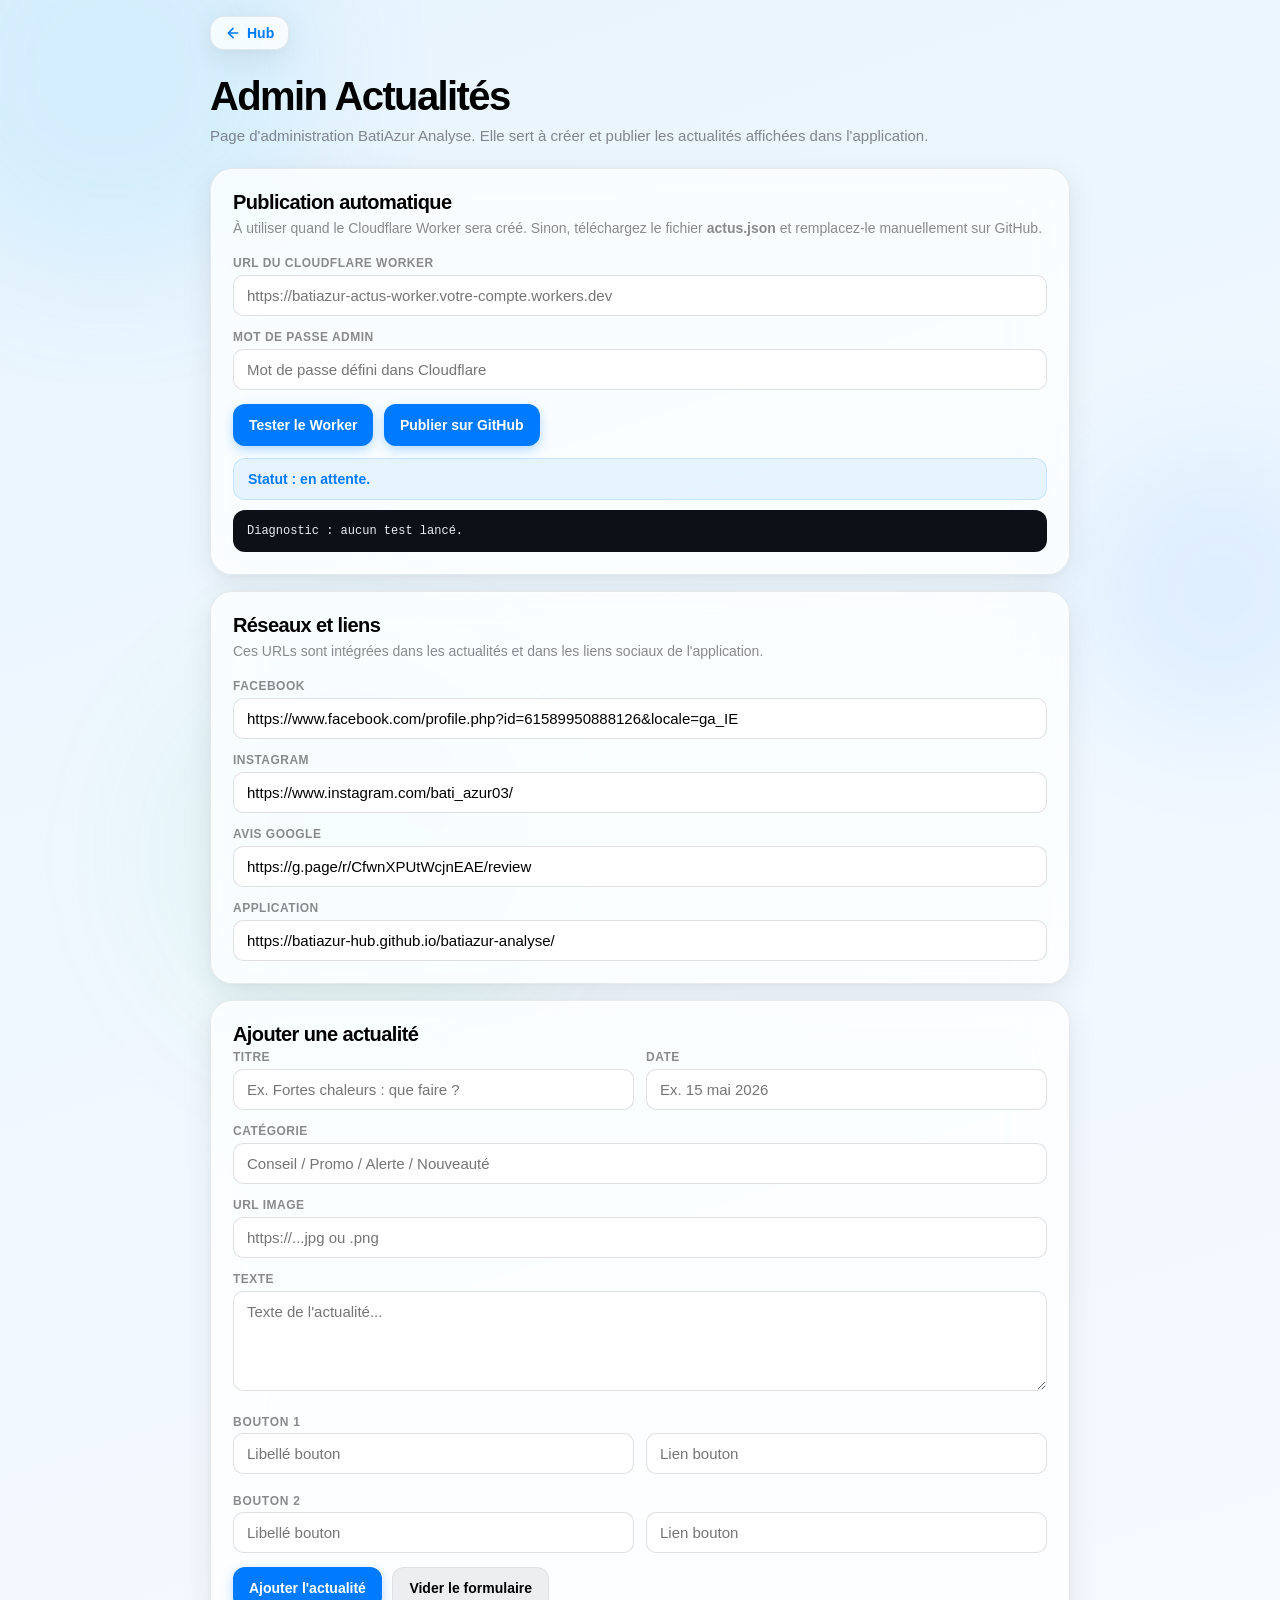
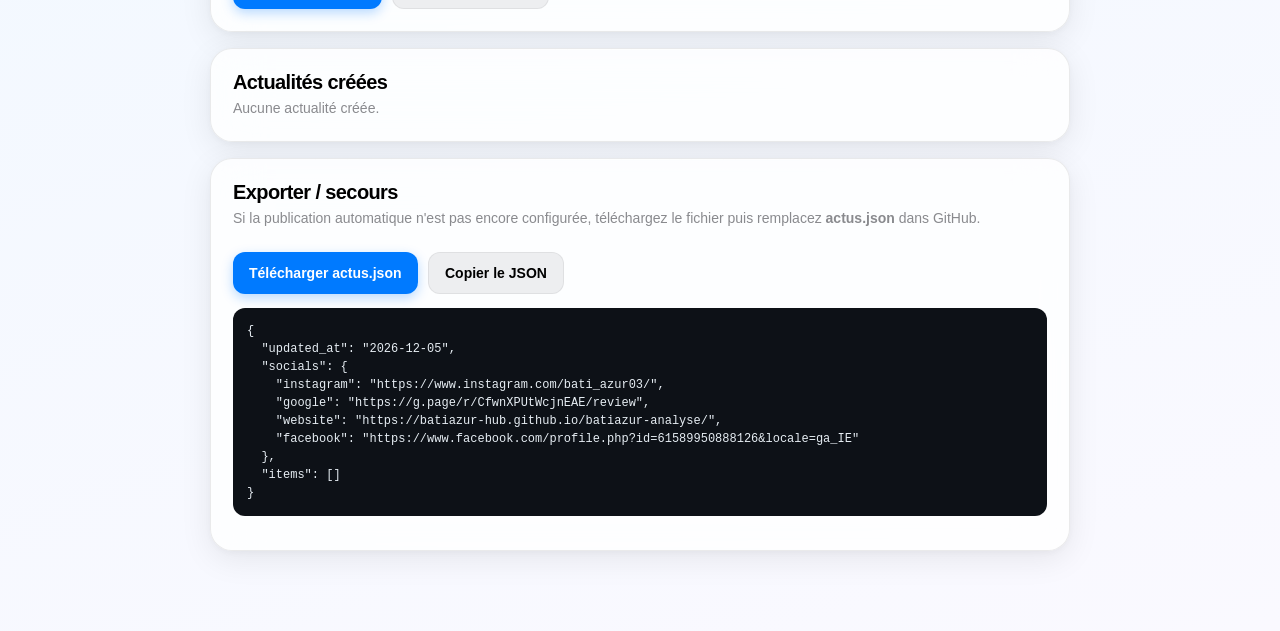
==== commit 4a89bd48: "Nouvelle icône Bati Azur (famille des outils du hub) Co-Authored-By: Claude Opus 5.5 <noreply@anthro" ====
--- a/admin-actus.html
+++ b/admin-actus.html
@@ -4,6 +4,10 @@
   <meta charset="UTF-8">
   <meta name="viewport" content="width=device-width, initial-scale=1.0, viewport-fit=cover">
   <title>Admin Actualités — BatiAzur Analyse</title>
+  <!-- Icones Bati Azur (novembre 2026) -->
+  <link rel="icon" href="./icones-admin/favicon.ico?v=2" sizes="any" />
+  <link rel="icon" type="image/png" sizes="32x32" href="./icones-admin/icone-32.png?v=2" />
+  <link rel="apple-touch-icon" sizes="180x180" href="./icones-admin/icone-180.png?v=2" />
   <style>
     :root {
       --ios-blue: #007AFF;
